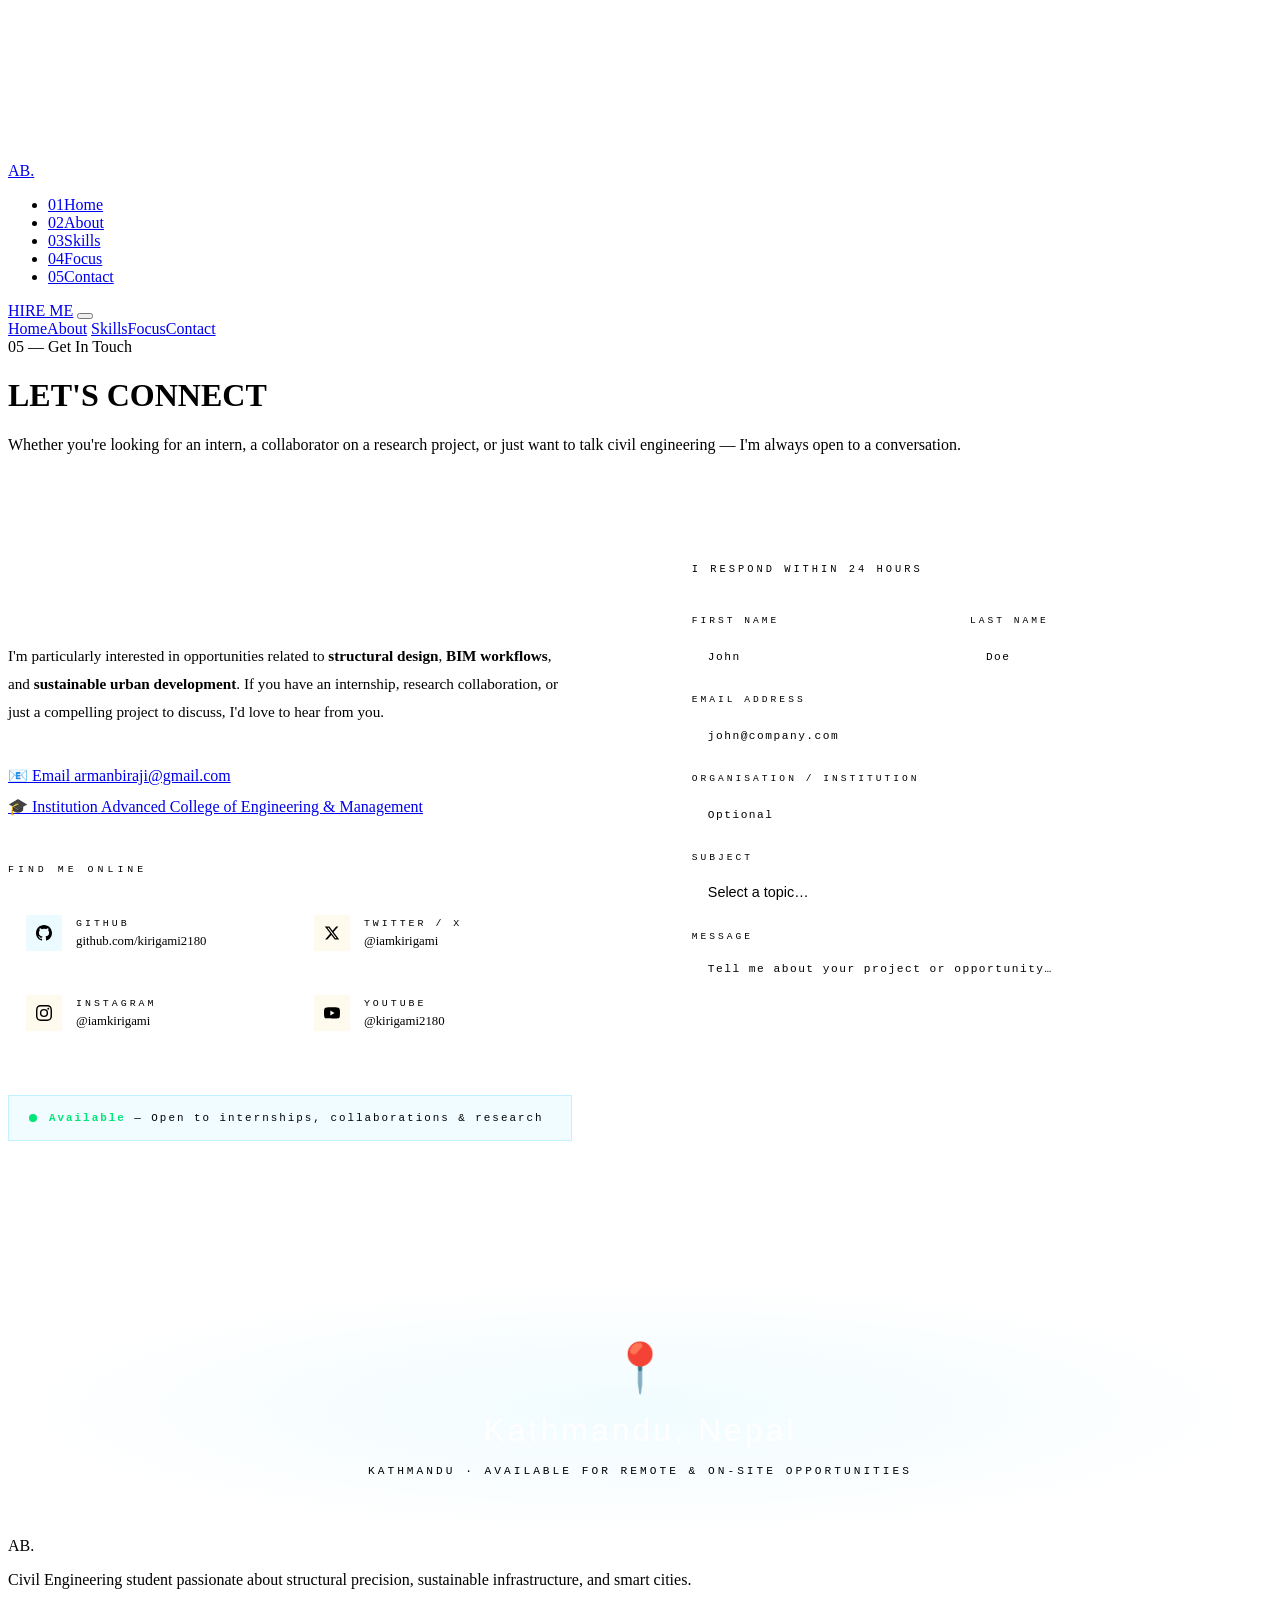
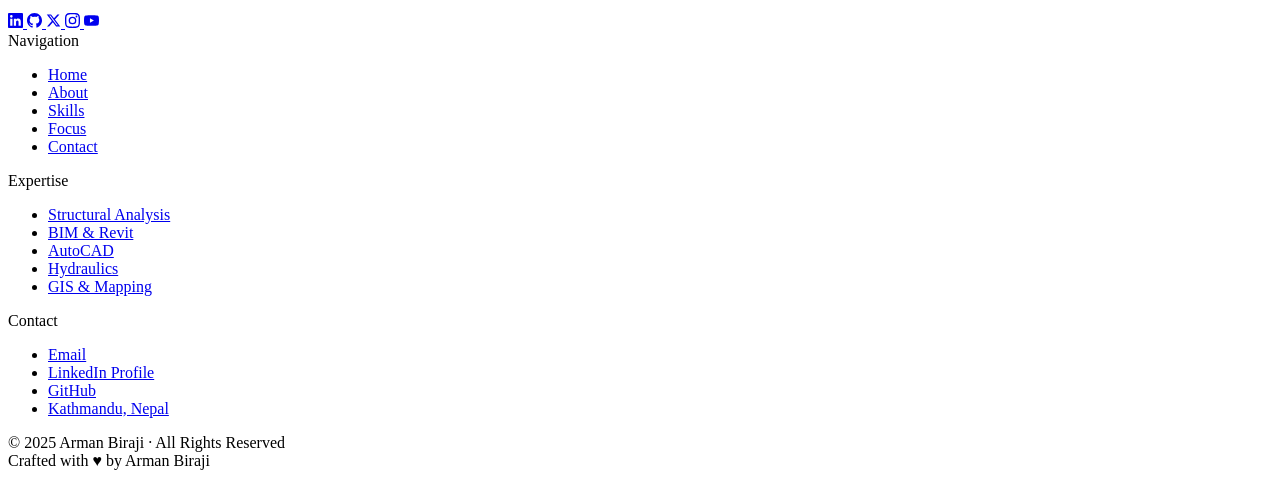
==== contact.html @ a087f827 "Add files via upload" ====
<!DOCTYPE html>
<html lang="en">
<head>
  <meta charset="UTF-8"/>
  <meta name="viewport" content="width=device-width, initial-scale=1.0"/>
  <title>Contact | Arman Biraji — Civil Engineer</title>
    <link rel="icon" type="image/png" sizes="16x16" href="image/favicon-16x16.png">
  <link rel="icon" type="image/png" sizes="32x32" href="image/favicon-32x32.png">
  <link rel="shortcut icon" href="image/favicon-32x32.png">
  <link rel="stylesheet" href="css/global.css"/>
  <style>
    /* CONTACT LAYOUT */
    .contact-grid {
      display: grid;
      grid-template-columns: 1fr 1.1fr;
      gap: 80px;
      align-items: start;
    }

    /* LEFT — Info */
    .contact-tagline {
      font-family: 'Bebas Neue', sans-serif;
      font-size: clamp(1.8rem, 3.5vw, 3rem);
      color: #fff;
      line-height: 1.1;
      margin-bottom: 1.5rem;
    }
    .contact-tagline em { color: var(--gold); font-style: normal; }
    .contact-intro { font-size: 0.95rem; color: var(--dim); line-height: 1.85; margin-bottom: 2.5rem; }
    .contact-intro strong { color: var(--blue); font-weight: 600; }

    .contact-links-list {
      display: flex;
      flex-direction: column;
      gap: 12px;
      margin-bottom: 3rem;
    }

    /* SOCIAL CARDS */
    .social-section-title {
      font-family: 'JetBrains Mono', monospace;
      font-size: 0.62rem;
      letter-spacing: 4px;
      text-transform: uppercase;
      color: var(--gold);
      margin-bottom: 1rem;
      padding-bottom: 8px;
      border-bottom: 1px solid var(--border-gold);
    }
    .social-cards {
      display: grid;
      grid-template-columns: 1fr 1fr;
      gap: 12px;
      margin-bottom: 3rem;
    }
    .social-card {
      display: flex;
      align-items: center;
      gap: 14px;
      padding: 16px 18px;
      background: var(--glass);
      border: 1px solid var(--border);
      text-decoration: none;
      color: var(--text);
      transition: all 0.35s var(--ease-out);
      cursor: none;
      position: relative;
      overflow: hidden;
    }
    .social-card::before {
      content: '';
      position: absolute;
      inset: 0;
      background: linear-gradient(135deg, rgba(0,200,255,0.07), transparent);
      opacity: 0;
      transition: opacity 0.3s;
    }
    .social-card:hover { border-color: var(--blue-dim); color: var(--blue); transform: translateY(-3px); box-shadow: 0 12px 30px rgba(0,0,0,0.3); }
    .social-card:hover::before { opacity: 1; }
    .social-card.gold:hover { border-color: var(--gold-dim); color: var(--gold); }
    .social-card.gold::before { background: linear-gradient(135deg, rgba(255,184,48,0.07), transparent); }
    .sc-icon {
      width: 36px; height: 36px;
      display: flex; align-items: center; justify-content: center;
      background: rgba(0,200,255,0.08);
      border: 1px solid var(--border);
      flex-shrink: 0;
      transition: background 0.3s;
    }
    .social-card:hover .sc-icon { background: rgba(0,200,255,0.15); }
    .social-card.gold .sc-icon { background: rgba(255,184,48,0.08); }
    .social-card.gold:hover .sc-icon { background: rgba(255,184,48,0.15); }
    .sc-icon svg { width: 16px; height: 16px; fill: currentColor; }
    .sc-info {}
    .sc-label {
      font-family: 'JetBrains Mono', monospace;
      font-size: 0.62rem;
      letter-spacing: 3px;
      text-transform: uppercase;
      display: block;
      margin-bottom: 2px;
    }
    .sc-handle { font-size: 0.8rem; color: var(--dim); }
    .social-card:hover .sc-handle { color: inherit; }
    .sc-arrow {
      margin-left: auto;
      font-size: 0.8rem;
      opacity: 0;
      transform: translateX(-6px);
      transition: all 0.3s;
    }
    .social-card:hover .sc-arrow { opacity: 1; transform: translateX(0); }

    /* AVAILABILITY BADGE */
    .avail-block {
      display: flex;
      align-items: center;
      gap: 12px;
      padding: 16px 20px;
      background: rgba(0,200,255,0.06);
      border: 1px solid rgba(0,200,255,0.2);
    }
    .avail-dot {
      width: 8px; height: 8px;
      background: #00e676;
      border-radius: 50%;
      animation: pulseDot 2s infinite;
      flex-shrink: 0;
    }
    .avail-text {
      font-family: 'JetBrains Mono', monospace;
      font-size: 0.68rem;
      letter-spacing: 2px;
      color: var(--text);
    }
    .avail-text span { color: #00e676; font-weight: 600; }

    /* RIGHT — FORM */
    .contact-form-wrap {
      background: var(--bg2);
      border: 1px solid var(--border);
      padding: 48px 40px;
      position: relative;
      overflow: hidden;
    }
    .contact-form-wrap::before {
      content: '';
      position: absolute;
      top: 0; left: 0; right: 0;
      height: 2px;
      background: linear-gradient(90deg, var(--blue), var(--gold));
    }
    .form-title {
      font-family: 'Bebas Neue', sans-serif;
      font-size: 2rem;
      color: #fff;
      letter-spacing: 2px;
      margin-bottom: 8px;
    }
    .form-subtitle {
      font-family: 'JetBrains Mono', monospace;
      font-size: 0.65rem;
      letter-spacing: 3px;
      color: var(--dim);
      text-transform: uppercase;
      margin-bottom: 2.5rem;
    }
    .form-row {
      display: grid;
      grid-template-columns: 1fr 1fr;
      gap: 16px;
    }
    .form-field { margin-bottom: 18px; }
    .form-field label {
      display: block;
      font-family: 'JetBrains Mono', monospace;
      font-size: 0.6rem;
      letter-spacing: 3px;
      text-transform: uppercase;
      color: var(--blue);
      margin-bottom: 8px;
    }
    .form-field input,
    .form-field textarea,
    .form-field select {
      width: 100%;
      background: rgba(255,255,255,0.03);
      border: 1px solid var(--border);
      color: var(--text);
      font-family: 'Syne', sans-serif;
      font-size: 0.9rem;
      padding: 13px 16px;
      outline: none;
      transition: border-color 0.3s, box-shadow 0.3s, background 0.3s;
      resize: none;
      cursor: none;
      -webkit-appearance: none;
    }
    .form-field select option { background: var(--bg2); }
    .form-field input:focus,
    .form-field textarea:focus,
    .form-field select:focus {
      border-color: rgba(0,200,255,0.55);
      box-shadow: 0 0 20px rgba(0,200,255,0.1);
      background: rgba(0,200,255,0.03);
    }
    .form-field input::placeholder,
    .form-field textarea::placeholder {
      color: var(--dim2);
      font-family: 'JetBrains Mono', monospace;
      font-size: 0.7rem;
      letter-spacing: 1.5px;
    }
    .form-submit {
      width: 100%;
      padding: 16px;
      background: linear-gradient(135deg, var(--blue) 0%, #006fa8 100%);
      color: #fff;
      font-family: 'JetBrains Mono', monospace;
      font-size: 0.75rem;
      letter-spacing: 3px;
      text-transform: uppercase;
      border: none;
      cursor: none;
      clip-path: polygon(10px 0%, 100% 0%, calc(100% - 10px) 100%, 0% 100%);
      transition: box-shadow 0.3s, transform 0.2s;
      position: relative;
      overflow: hidden;
      margin-top: 8px;
    }
    .form-submit::before {
      content: '';
      position: absolute;
      inset: 0;
      background: linear-gradient(135deg, rgba(255,255,255,0.2), transparent);
      transform: translateX(-100%);
      transition: transform 0.45s var(--ease-out);
    }
    .form-submit:hover { box-shadow: 0 0 44px rgba(0,200,255,0.5); transform: translateY(-2px); }
    .form-submit:hover::before { transform: translateX(100%); }
    .form-submit:disabled { opacity: 0.7; transform: none; cursor: not-allowed; }

    /* SUCCESS STATE */
    .form-success {
      display: none;
      text-align: center;
      padding: 40px 20px;
    }
    .form-success.show { display: block; }
    .fs-icon { font-size: 3rem; margin-bottom: 1rem; display: block; }
    .fs-title { font-family: 'Bebas Neue', sans-serif; font-size: 2rem; color: #fff; letter-spacing: 2px; margin-bottom: 8px; }
    .fs-text { font-size: 0.9rem; color: var(--dim); line-height: 1.7; }

    /* MAP PLACEHOLDER */
    .map-section { margin-top: 100px; }
    .map-block {
      background: var(--bg2);
      border: 1px solid var(--border);
      padding: 60px;
      display: flex;
      align-items: center;
      justify-content: center;
      flex-direction: column;
      gap: 16px;
      text-align: center;
      position: relative;
      overflow: hidden;
    }
    .map-block::before {
      content: '';
      position: absolute;
      inset: 0;
      background: radial-gradient(ellipse at center, rgba(0,200,255,0.06) 0%, transparent 70%);
    }
    .map-icon { font-size: 3rem; filter: drop-shadow(0 0 20px var(--blue)); position: relative; z-index: 1; }
    .map-label { font-family: 'Bebas Neue', sans-serif; font-size: 2rem; color: #fff; letter-spacing: 3px; position: relative; z-index: 1; }
    .map-sub { font-family: 'JetBrains Mono', monospace; font-size: 0.7rem; letter-spacing: 3px; color: var(--blue); text-transform: uppercase; position: relative; z-index: 1; }

    @media(max-width: 1000px) {
      .contact-grid { grid-template-columns: 1fr; gap: 50px; }
      .contact-form-wrap { padding: 36px 28px; }
    }
    @media(max-width: 600px) {
      .form-row { grid-template-columns: 1fr; }
      .social-cards { grid-template-columns: 1fr; }
    }
  </style>
</head>
<body>
  <div id="page-overlay"></div>
  <div id="cursor-dot"></div><div id="cursor-ring"></div>
  <div id="scroll-progress"></div>
  <div class="orb orb-1"></div><div class="orb orb-2"></div>
  <canvas id="bg-canvas"></canvas>

  <!-- NAV -->
  <nav class="site-nav">
    <a href="index.html" class="nav-logo">AB<span>.</span></a>
    <ul class="nav-links">
      <li><a href="index.html"><span class="nav-num">01</span>Home</a></li>
      <li><a href="about.html"><span class="nav-num">02</span>About</a></li>
      <li><a href="skills.html"><span class="nav-num">03</span>Skills</a></li>
      <li><a href="focus.html"><span class="nav-num">04</span>Focus</a></li>
      <li><a href="contact.html"><span class="nav-num">05</span>Contact</a></li>
    </ul>
    <a href="contact.html" class="nav-cta">HIRE ME</a>
    <button class="nav-hamburger" aria-label="Menu"><span></span><span></span><span></span></button>
  </nav>
  <div class="nav-mobile-drawer">
    <a href="index.html">Home</a><a href="about.html">About</a>
    <a href="skills.html">Skills</a><a href="focus.html">Focus</a><a href="contact.html">Contact</a>
  </div>

  <!-- PAGE HERO -->
  <div class="page-hero">
    <div>
      <div class="ph-eyebrow">05 — Get In Touch</div>
      <h1 class="ph-h1">
        <span class="outline">LET'S</span>
        <span class="gradient">CONNECT</span>
      </h1>
      <p class="ph-desc">Whether you're looking for an intern, a collaborator on a research project, or just want to talk civil engineering — I'm always open to a conversation.</p>
    </div>
  </div>

  <!-- CONTACT SECTION -->
  <section class="section-wrap dark">
    <div class="contact-grid">

      <!-- LEFT -->
      <div class="reveal-left">
        <div class="contact-tagline">LET'S BUILD SOMETHING <em>REMARKABLE</em> TOGETHER</div>
        <p class="contact-intro">
          I'm particularly interested in opportunities related to <strong>structural design</strong>, <strong>BIM workflows</strong>, and <strong>sustainable urban development</strong>. If you have an internship, research collaboration, or just a compelling project to discuss, I'd love to hear from you.
        </p>

        <!-- Contact links -->
        <div class="contact-links-list">
          <a href="mailto:armanbiraji@gmail.com" class="contact-link-item">
            <span class="cli-icon">📧</span>
            <span class="cli-label">Email</span>
            <span class="cli-val">armanbiraji@gmail.com</span>
         <!-- </a>
          <a href="tel:+919876543210" class="contact-link-item">
            <span class="cli-icon">📱</span>
            <span class="cli-label">Phone</span>
            <span class="cli-val">+977 9768448604</span>
          </a> 
          <a href="#" class="contact-link-item">
            <span class="cli-icon">📍</span>
            <span class="cli-label">Location</span>
            <span class="cli-val">Kathmandu , Nepal</span>
          </a> -->
          <a href="#" class="contact-link-item">
            <span class="cli-icon">🎓</span>
            <span class="cli-label">Institution</span>
            <span class="cli-val">Advanced College of Engineering & Management</span>
          </a>
        </div>

        <!-- SOCIAL MEDIA -->
        <div class="social-section-title">Find Me Online</div>
        <div class="social-cards">
          <!-- LinkedIn -->
          <!-- <a href="https://linkedin.com/in/alexcarter" target="_blank" rel="noopener" class="social-card">
            <div class="sc-icon">
              <svg viewBox="0 0 24 24"><path d="M20.447 20.452h-3.554v-5.569c0-1.328-.027-3.037-1.852-3.037-1.853 0-2.136 1.445-2.136 2.939v5.667H9.351V9h3.414v1.561h.046c.477-.9 1.637-1.85 3.37-1.85 3.601 0 4.267 2.37 4.267 5.455v6.286zM5.337 7.433a2.062 2.062 0 01-2.063-2.065 2.064 2.064 0 112.063 2.065zm1.782 13.019H3.555V9h3.564v11.452zM22.225 0H1.771C.792 0 0 .774 0 1.729v20.542C0 23.227.792 24 1.771 24h20.451C23.2 24 24 23.227 24 22.271V1.729C24 .774 23.2 0 22.222 0h.003z"/></svg>
            </div>
            <div class="sc-info">
              <span class="sc-label">LinkedIn</span>
              <span class="sc-handle">linkedin.com/in/</span>
            </div>
            <span class="sc-arrow">↗</span>
          </a> -->
          <!-- GitHub -->
          <a href="https://github.com/kirigami2180" target="_blank" rel="noopener" class="social-card">
            <div class="sc-icon">
              <svg viewBox="0 0 24 24"><path d="M12 0C5.374 0 0 5.373 0 12c0 5.302 3.438 9.8 8.207 11.387.599.111.793-.261.793-.577v-2.234c-3.338.726-4.033-1.416-4.033-1.416-.546-1.387-1.333-1.756-1.333-1.756-1.089-.745.083-.729.083-.729 1.205.084 1.839 1.237 1.839 1.237 1.07 1.834 2.807 1.304 3.492.997.107-.775.418-1.305.762-1.604-2.665-.305-5.467-1.334-5.467-5.931 0-1.311.469-2.381 1.236-3.221-.124-.303-.535-1.524.117-3.176 0 0 1.008-.322 3.301 1.23A11.509 11.509 0 0112 5.803c1.02.005 2.047.138 3.006.404 2.291-1.552 3.297-1.23 3.297-1.23.653 1.653.242 2.874.118 3.176.77.84 1.235 1.911 1.235 3.221 0 4.609-2.807 5.624-5.479 5.921.43.372.823 1.102.823 2.222v3.293c0 .319.192.694.801.576C20.566 21.797 24 17.3 24 12c0-6.627-5.373-12-12-12z"/></svg>
            </div>
            <div class="sc-info">
              <span class="sc-label">GitHub</span>
              <span class="sc-handle">github.com/kirigami2180</span>
            </div>
            <span class="sc-arrow">↗</span>
          </a>
          <!-- Twitter / X -->
          <a href="https://twitter.com/iamkirigami" target="_blank" rel="noopener" class="social-card gold">
            <div class="sc-icon">
              <svg viewBox="0 0 24 24"><path d="M18.244 2.25h3.308l-7.227 8.26 8.502 11.24H16.17l-5.214-6.817L4.99 21.75H1.68l7.73-8.835L1.254 2.25H8.08l4.713 6.231zm-1.161 17.52h1.833L7.084 4.126H5.117z"/></svg>
            </div>
            <div class="sc-info">
              <span class="sc-label">Twitter / X</span>
              <span class="sc-handle">@iamkirigami</span>
            </div>
            <span class="sc-arrow">↗</span>
          </a>
          <!-- Instagram -->
          <a href="https://instagram.com/iamkirigami" target="_blank" rel="noopener" class="social-card gold">
            <div class="sc-icon">
              <svg viewBox="0 0 24 24"><path d="M12 2.163c3.204 0 3.584.012 4.85.07 3.252.148 4.771 1.691 4.919 4.919.058 1.265.069 1.645.069 4.849 0 3.205-.012 3.584-.069 4.849-.149 3.225-1.664 4.771-4.919 4.919-1.266.058-1.644.07-4.85.07-3.204 0-3.584-.012-4.849-.07-3.26-.149-4.771-1.699-4.919-4.92-.058-1.265-.07-1.644-.07-4.849 0-3.204.013-3.583.07-4.849.149-3.227 1.664-4.771 4.919-4.919 1.266-.057 1.645-.069 4.849-.069zM12 0C8.741 0 8.333.014 7.053.072 2.695.272.273 2.69.073 7.052.014 8.333 0 8.741 0 12c0 3.259.014 3.668.072 4.948.2 4.358 2.618 6.78 6.98 6.98C8.333 23.986 8.741 24 12 24c3.259 0 3.668-.014 4.948-.072 4.354-.2 6.782-2.618 6.979-6.98.059-1.28.073-1.689.073-4.948 0-3.259-.014-3.667-.072-4.947-.196-4.354-2.617-6.78-6.979-6.98C15.668.014 15.259 0 12 0zm0 5.838a6.162 6.162 0 100 12.324 6.162 6.162 0 000-12.324zM12 16a4 4 0 110-8 4 4 0 010 8zm6.406-11.845a1.44 1.44 0 100 2.881 1.44 1.44 0 000-2.881z"/></svg>
            </div>
            <div class="sc-info">
              <span class="sc-label">Instagram</span>
              <span class="sc-handle">@iamkirigami</span>
            </div>
            <span class="sc-arrow">↗</span>
          </a>
          <!-- ResearchGate -->
         <!-- <a href="https://researchgate.net" target="_blank" rel="noopener" class="social-card">
            <div class="sc-icon">
              <svg viewBox="0 0 24 24" fill="currentColor"><path d="M19.586 0c-.818 0-1.508.19-2.073.565-.563.377-.97.936-1.213 1.68a12.01 12.01 0 00-.31 2.444c0 .816.061 1.492.181 2.035l.151.689.151.68-.22.65c-.275.898-.648 1.503-1.11 1.82-.462.316-1.03.477-1.706.484l-.046-.012v.022l-1.31-.046a7.835 7.835 0 01-.53-.027l.022 1.198c.195.018.385.024.573.024.774 0 1.457-.15 2.05-.45.59-.302 1.068-.747 1.436-1.33a6.3 6.3 0 00.754-2.086 13.9 13.9 0 00.186-2.258c0-.718-.061-1.356-.181-1.914l-.133-.595c-.09-.4-.135-.818-.135-1.248 0-.777.147-1.358.444-1.744.295-.388.715-.583 1.26-.583.594 0 1.048.198 1.36.592.31.397.468.958.468 1.683 0 .597-.111 1.13-.335 1.602a2.74 2.74 0 01-.965 1.128l.52.824c.51-.356.921-.845 1.236-1.463.313-.616.47-1.3.47-2.051 0-.99-.247-1.766-.74-2.327C21.26.284 20.52 0 19.586 0zM4.5 6.375c-1.957 0-3.5 1.63-3.5 3.625s1.543 3.625 3.5 3.625S8 11.995 8 10s-1.543-3.625-3.5-3.625zm0 1.25c1.24 0 2.25 1.066 2.25 2.375S5.74 12.375 4.5 12.375 2.25 11.309 2.25 10 3.26 7.625 4.5 7.625zM9.5 6.5v7h1.25V6.5H9.5zm2.625 0v7h1.25V9.75l2.875 3.75h1.25v-7h-1.25v3.75L13.375 6.5h-1.25z"/></svg>
            </div>
            <div class="sc-info">
              <span class="sc-label">ResearchGate</span>
              <span class="sc-handle">researchgate.net/alex</span>
            </div>
            <span class="sc-arrow">↗</span>
          </a> -->
          <!-- YouTube -->
          <a href="https://youtube.com/@kirigami2180" target="_blank" rel="noopener" class="social-card gold">
            <div class="sc-icon">
              <svg viewBox="0 0 24 24"><path d="M23.498 6.186a3.016 3.016 0 00-2.122-2.136C19.505 3.545 12 3.545 12 3.545s-7.505 0-9.377.505A3.017 3.017 0 00.502 6.186C0 8.07 0 12 0 12s0 3.93.502 5.814a3.016 3.016 0 002.122 2.136c1.871.505 9.376.505 9.376.505s7.505 0 9.377-.505a3.015 3.015 0 002.122-2.136C24 15.93 24 12 24 12s0-3.93-.502-5.814zM9.545 15.568V8.432L15.818 12l-6.273 3.568z"/></svg>
            </div>
            <div class="sc-info">
              <span class="sc-label">YouTube</span>
              <span class="sc-handle">@kirigami2180</span>
            </div>
            <span class="sc-arrow">↗</span>
          </a>
        </div>

        <!-- Availability -->
        <div class="avail-block">
          <div class="avail-dot"></div>
          <div class="avail-text"><span>Available</span> — Open to internships, collaborations &amp; research</div>
        </div>
      </div>

      <!-- RIGHT — FORM -->
      <div class="contact-form-wrap reveal-right">
        <div class="form-title">SEND A MESSAGE</div>
        <div class="form-subtitle">I respond within 24 hours</div>

        <form id="contact-form" novalidate>
          <div class="form-row">
            <div class="form-field">
              <label for="fname">First Name</label>
              <input type="text" id="fname" name="fname" placeholder="John" required/>
            </div>
            <div class="form-field">
              <label for="lname">Last Name</label>
              <input type="text" id="lname" name="lname" placeholder="Doe" required/>
            </div>
          </div>
          <div class="form-field">
            <label for="email">Email Address</label>
            <input type="email" id="email" name="email" placeholder="john@company.com" required/>
          </div>
          <div class="form-field">
            <label for="org">Organisation / Institution</label>
            <input type="text" id="org" name="org" placeholder="Optional"/>
          </div>
          <div class="form-field">
            <label for="subject">Subject</label>
            <select id="subject" name="subject" required>
              <option value="" disabled selected>Select a topic…</option>
              <option value="internship">Internship Opportunity</option>
              <option value="research">Research Collaboration</option>
              <option value="project">Project Discussion</option>
              <option value="academic">Academic Inquiry</option>
              <option value="other">Other</option>
            </select>
          </div>
          <div class="form-field">
            <label for="message">Message</label>
            <textarea id="message" name="message" rows="5" placeholder="Tell me about your project or opportunity…" required></textarea>
          </div>
          <button type="submit" class="form-submit">Send Message →</button>
        </form>

        <div class="form-success" id="form-success">
          <span class="fs-icon">✅</span>
          <div class="fs-title">MESSAGE SENT!</div>
          <p class="fs-text">Thanks for reaching out. I'll get back to you within 24 hours. Looking forward to connecting!</p>
        </div>
      </div>
    </div>

    <!-- MAP -->
    <div class="map-section reveal">
      <div class="map-block">
        <div class="map-icon">📍</div>
        <div class="map-label">Kathmandu, Nepal</div>
        <div class="map-sub">Kathmandu · Available for Remote &amp; On-Site Opportunities</div>
      </div>
    </div>
  </section>

  <!-- FOOTER -->
  <footer class="site-footer">
    <div class="footer-top">
      <div class="footer-brand">
        <div class="fb-logo">AB<span>.</span></div>
        <p>Civil Engineering student passionate about structural precision, sustainable infrastructure, and smart cities.</p>
                <div class="footer-social" style="margin-top:1.5rem">
          <a href="https://linkedin.com/in/alexcarter" target="_blank" rel="noopener" title="LinkedIn" aria-label="LinkedIn">
            <svg width="15" height="15" viewBox="0 0 24 24" fill="currentColor"><path d="M20.447 20.452h-3.554v-5.569c0-1.328-.027-3.037-1.852-3.037-1.853 0-2.136 1.445-2.136 2.939v5.667H9.351V9h3.414v1.561h.046c.477-.9 1.637-1.85 3.37-1.85 3.601 0 4.267 2.37 4.267 5.455v6.286zM5.337 7.433a2.062 2.062 0 01-2.063-2.065 2.064 2.064 0 112.063 2.065zm1.782 13.019H3.555V9h3.564v11.452zM22.225 0H1.771C.792 0 0 .774 0 1.729v20.542C0 23.227.792 24 1.771 24h20.451C23.2 24 24 23.227 24 22.271V1.729C24 .774 23.2 0 22.222 0h.003z"/></svg>
          </a>
          <a href="https://github.com/kirigami2180" target="_blank" rel="noopener" title="GitHub" aria-label="GitHub">
            <svg width="15" height="15" viewBox="0 0 24 24" fill="currentColor"><path d="M12 0C5.374 0 0 5.373 0 12c0 5.302 3.438 9.8 8.207 11.387.599.111.793-.261.793-.577v-2.234c-3.338.726-4.033-1.416-4.033-1.416-.546-1.387-1.333-1.756-1.333-1.756-1.089-.745.083-.729.083-.729 1.205.084 1.839 1.237 1.839 1.237 1.07 1.834 2.807 1.304 3.492.997.107-.775.418-1.305.762-1.604-2.665-.305-5.467-1.334-5.467-5.931 0-1.311.469-2.381 1.236-3.221-.124-.303-.535-1.524.117-3.176 0 0 1.008-.322 3.301 1.23A11.509 11.509 0 0112 5.803c1.02.005 2.047.138 3.006.404 2.291-1.552 3.297-1.23 3.297-1.23.653 1.653.242 2.874.118 3.176.77.84 1.235 1.911 1.235 3.221 0 4.609-2.807 5.624-5.479 5.921.43.372.823 1.102.823 2.222v3.293c0 .319.192.694.801.576C20.566 21.797 24 17.3 24 12c0-6.627-5.373-12-12-12z"/></svg>
          </a>
          <a href="https://twitter.com/iamkirigami" target="_blank" rel="noopener" title="Twitter / X" aria-label="Twitter">
            <svg width="15" height="15" viewBox="0 0 24 24" fill="currentColor"><path d="M18.244 2.25h3.308l-7.227 8.26 8.502 11.24H16.17l-5.214-6.817L4.99 21.75H1.68l7.73-8.835L1.254 2.25H8.08l4.713 6.231zm-1.161 17.52h1.833L7.084 4.126H5.117z"/></svg>
          </a>
          <a href="https://instagram.com/iamkirigami" target="_blank" rel="noopener" title="Instagram" aria-label="Instagram">
            <svg width="15" height="15" viewBox="0 0 24 24" fill="currentColor"><path d="M12 2.163c3.204 0 3.584.012 4.85.07 3.252.148 4.771 1.691 4.919 4.919.058 1.265.069 1.645.069 4.849 0 3.205-.012 3.584-.069 4.849-.149 3.225-1.664 4.771-4.919 4.919-1.266.058-1.644.07-4.85.07-3.204 0-3.584-.012-4.849-.07-3.26-.149-4.771-1.699-4.919-4.92-.058-1.265-.07-1.644-.07-4.849 0-3.204.013-3.583.07-4.849.149-3.227 1.664-4.771 4.919-4.919 1.266-.057 1.645-.069 4.849-.069zM12 0C8.741 0 8.333.014 7.053.072 2.695.272.273 2.69.073 7.052.014 8.333 0 8.741 0 12c0 3.259.014 3.668.072 4.948.2 4.358 2.618 6.78 6.98 6.98C8.333 23.986 8.741 24 12 24c3.259 0 3.668-.014 4.948-.072 4.354-.2 6.782-2.618 6.979-6.98.059-1.28.073-1.689.073-4.948 0-3.259-.014-3.667-.072-4.947-.196-4.354-2.617-6.78-6.979-6.98C15.668.014 15.259 0 12 0zm0 5.838a6.162 6.162 0 100 12.324 6.162 6.162 0 000-12.324zM12 16a4 4 0 110-8 4 4 0 010 8zm6.406-11.845a1.44 1.44 0 100 2.881 1.44 1.44 0 000-2.881z"/></svg>
          </a>
          <a href="https://youtube.com/@kirigami2180" target="_blank" rel="noopener" title="YouTube" aria-label="YouTube">
            <svg width="15" height="15" viewBox="0 0 24 24" fill="currentColor"><path d="M23.498 6.186a3.016 3.016 0 00-2.122-2.136C19.505 3.545 12 3.545 12 3.545s-7.505 0-9.377.505A3.017 3.017 0 00.502 6.186C0 8.07 0 12 0 12s0 3.93.502 5.814a3.016 3.016 0 002.122 2.136c1.871.505 9.376.505 9.376.505s7.505 0 9.377-.505a3.015 3.015 0 002.122-2.136C24 15.93 24 12 24 12s0-3.93-.502-5.814zM9.545 15.568V8.432L15.818 12l-6.273 3.568z"/></svg>
          </a>
        </div>
      </div>
      <div class="footer-col"><div class="footer-col-title">Navigation</div><ul><li><a href="index.html">Home</a></li><li><a href="about.html">About</a></li><li><a href="skills.html">Skills</a></li><li><a href="focus.html">Focus</a></li><li><a href="contact.html">Contact</a></li></ul></div>
            <div class="footer-col">
        <div class="footer-col-title">Expertise</div>
        <ul>
          <li><a href="skills.html#structural">Structural Analysis</a></li>
          <li><a href="skills.html#bim">BIM &amp; Revit</a></li>
          <li><a href="skills.html#autocad">AutoCAD</a></li>
          <li><a href="skills.html#hydraulics">Hydraulics</a></li>
          <li><a href="skills.html#gis">GIS &amp; Mapping</a></li>
        </ul>
      </div>
            <div class="footer-col">
        <div class="footer-col-title">Contact</div>
        <ul>
          <li><a href="mailto:armanbiraji@gmail.com">Email</a></li>
          <li><a href="https://linkedin.com/in/alexcarter" target="_blank">LinkedIn Profile</a></li>
          <li><a href="https://github.com/kirigami2180" target="_blank">GitHub</a></li>
          <li><a href="contact.html">Kathmandu, Nepal</a></li>
        </ul>
      </div>
    </div>
    <div class="footer-bottom">
      <div class="footer-copy">© 2025 Arman Biraji · All Rights Reserved</div>
      <div class="footer-made">Crafted with <span>♥</span> by Arman Biraji</div>
    </div>
  </footer>

  <script src="js/main.js"></script>
  <script>
    // Form submit handler
    document.getElementById('contact-form').addEventListener('submit', function(e) {
      e.preventDefault();
      const btn = this.querySelector('.form-submit');
      btn.textContent = 'Sending…';
      btn.disabled = true;
      setTimeout(() => {
        this.style.display = 'none';
        document.getElementById('form-success').classList.add('show');
      }, 1600);
    });
  </script>
</body>
</html>
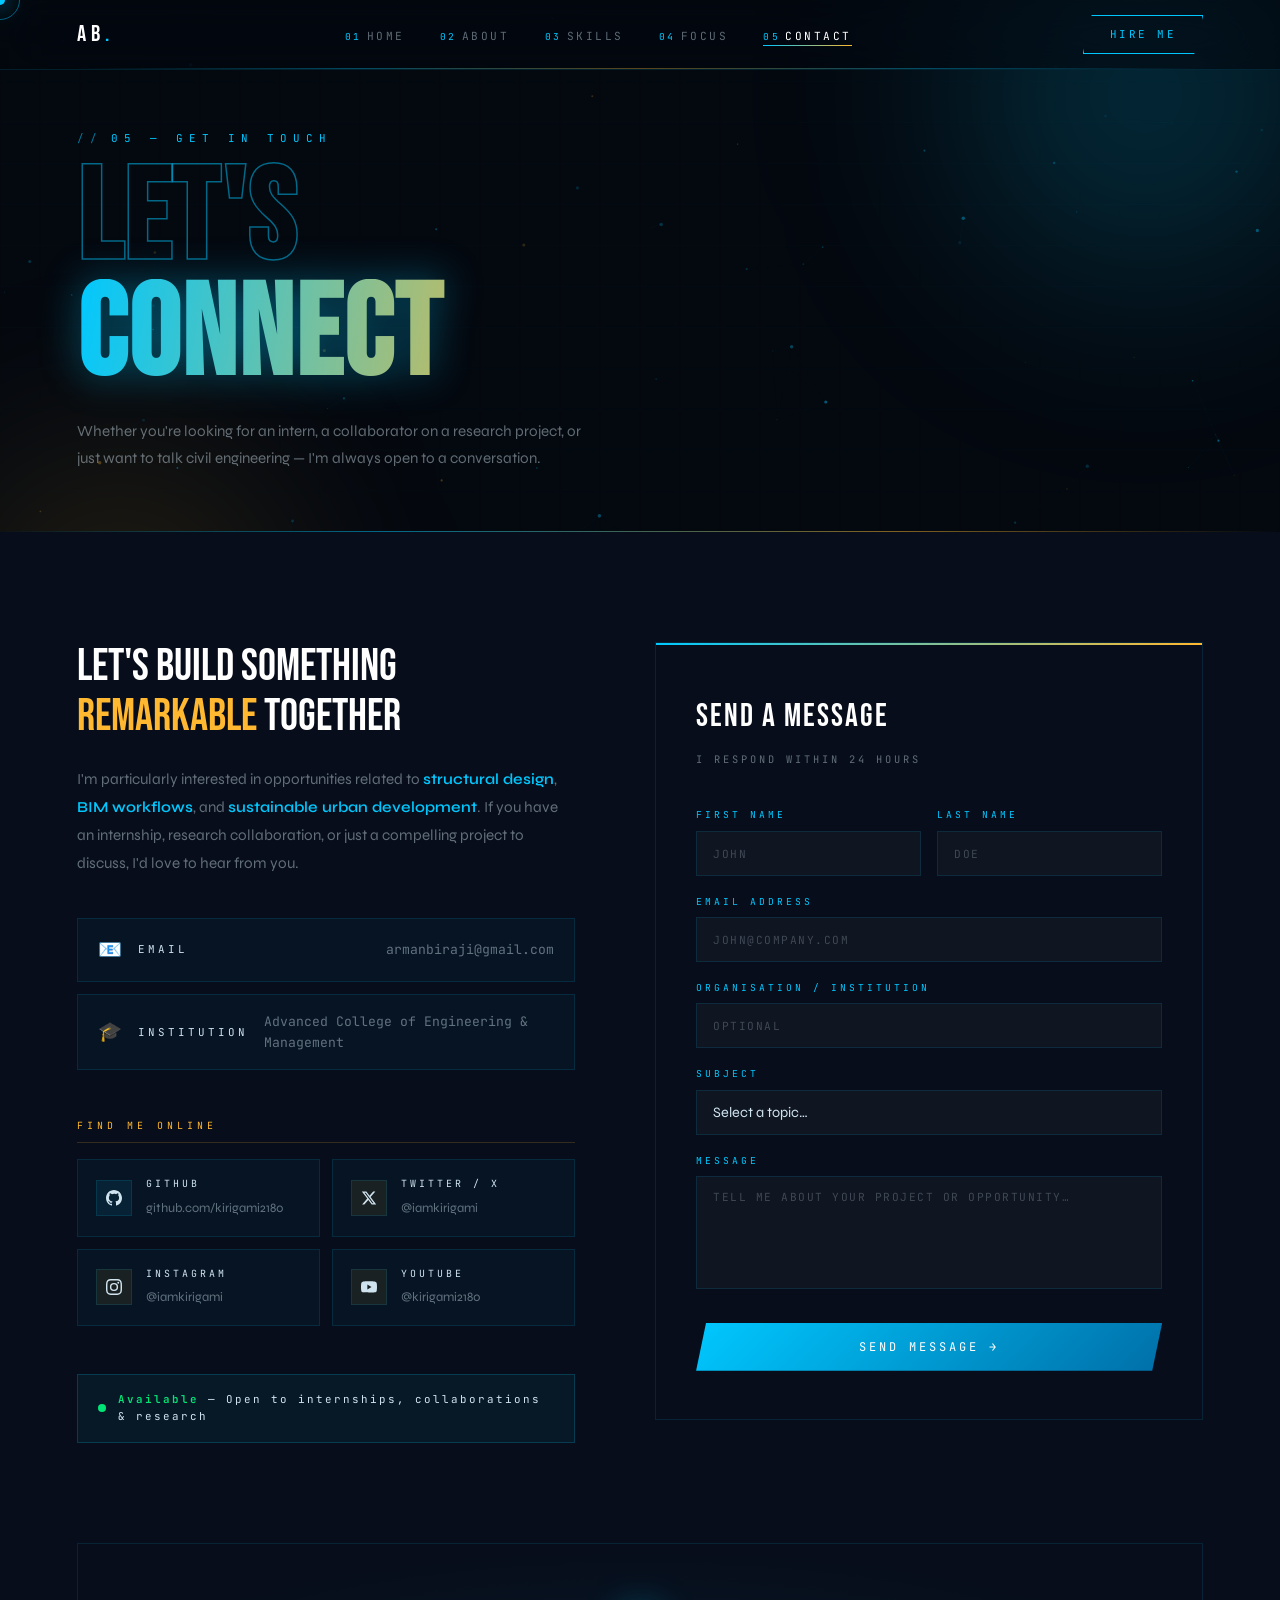
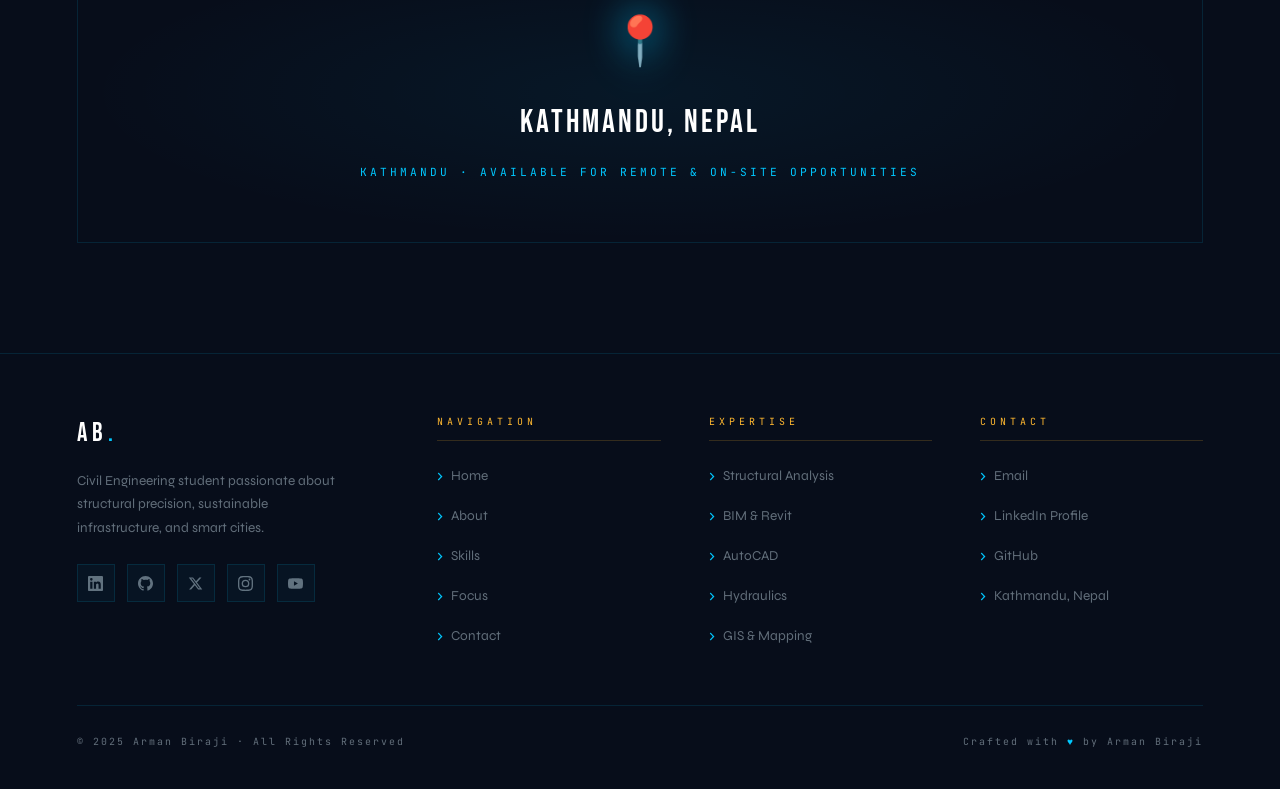
==== commit b6d74cd1: "Add files via upload" ====
--- a/contact.html
+++ b/contact.html
@@ -549,16 +549,47 @@
 
   <script src="js/main.js"></script>
   <script>
-    // Form submit handler
-    document.getElementById('contact-form').addEventListener('submit', function(e) {
+    // Form submit handler — Web3Forms (no backend required)
+    document.getElementById('contact-form').addEventListener('submit', async function(e) {
       e.preventDefault();
+
       const btn = this.querySelector('.form-submit');
       btn.textContent = 'Sending…';
       btn.disabled = true;
-      setTimeout(() => {
-        this.style.display = 'none';
-        document.getElementById('form-success').classList.add('show');
-      }, 1600);
+
+      const formData = {
+        access_key: '6895d1f8-dc0f-41fe-aafe-5a86d17fdd8b', // ← replace with your Web3Forms key
+        name: (document.getElementById('fname').value + ' ' + document.getElementById('lname').value).trim(),
+        email: document.getElementById('email').value,
+        subject: document.getElementById('subject').value,
+        message:
+          'Organisation: ' + (document.getElementById('org').value || 'N/A') + '\n\n' +
+          document.getElementById('message').value,
+        from_name: 'Arman Biraji — Contact Form',
+        botcheck: ''
+      };
+
+      try {
+        const res = await fetch('https://api.web3forms.com/submit', {
+          method: 'POST',
+          headers: { 'Content-Type': 'application/json', 'Accept': 'application/json' },
+          body: JSON.stringify(formData)
+        });
+        const data = await res.json();
+
+        if (data.success) {
+          this.style.display = 'none';
+          document.getElementById('form-success').classList.add('show');
+        } else {
+          btn.textContent = 'Failed — Try Again';
+          btn.disabled = false;
+          alert('Something went wrong: ' + (data.message || 'Please try again.'));
+        }
+      } catch (err) {
+        btn.textContent = 'Failed — Try Again';
+        btn.disabled = false;
+        alert('Network error. Please check your connection and try again.');
+      }
     });
   </script>
 </body>
--- a/css/global.css
+++ b/css/global.css
@@ -0,0 +1,1120 @@
+/* ============================================================
+   GLOBAL.CSS — Shared styles for all pages
+   Civil Engineering Portfolio · Alex Carter
+   ============================================================ */
+
+/* ── GOOGLE FONTS ── */
+@import url('https://fonts.googleapis.com/css2?family=Bebas+Neue&family=Syne:wght@400;500;600;700;800&family=JetBrains+Mono:wght@300;400;500;600&display=swap');
+
+/* ── CSS VARIABLES ── */
+:root {
+  --blue:        #00c8ff;
+  --blue-dim:    rgba(0, 200, 255, 0.4);
+  --blue-faint:  rgba(0, 200, 255, 0.08);
+  --gold:        #ffb830;
+  --gold-dim:    rgba(255, 184, 48, 0.4);
+  --gold-faint:  rgba(255, 184, 48, 0.06);
+  --red:         #ff3d5a;
+  --bg:          #04080f;
+  --bg2:         #070d1a;
+  --bg3:         #0b1221;
+  --glass:       rgba(0, 200, 255, 0.04);
+  --border:      rgba(0, 200, 255, 0.12);
+  --border-gold: rgba(255, 184, 48, 0.18);
+  --text:        #d0e4f0;
+  --dim:         rgba(208, 228, 240, 0.45);
+  --dim2:        rgba(208, 228, 240, 0.25);
+  --nav-h:       70px;
+  --ease-out:    cubic-bezier(0.16, 1, 0.3, 1);
+  --ease-in-out: cubic-bezier(0.77, 0, 0.175, 1);
+}
+
+/* ── RESET ── */
+*, *::before, *::after {
+  margin: 0;
+  padding: 0;
+  box-sizing: border-box;
+}
+
+html {
+  scroll-behavior: smooth;
+  font-size: 16px;
+}
+
+body {
+  background: var(--bg);
+  color: var(--text);
+  font-family: 'Syne', sans-serif;
+  font-weight: 400;
+  overflow-x: hidden;
+  cursor: none;
+  line-height: 1.6;
+}
+
+img, svg { display: block; max-width: 100%; }
+a { text-decoration: none; color: inherit; }
+button { font-family: inherit; }
+ul { list-style: none; }
+
+/* ── CUSTOM CURSOR ── */
+#cursor-dot {
+  position: fixed;
+  width: 10px;
+  height: 10px;
+  background: var(--blue);
+  border-radius: 50%;
+  pointer-events: none;
+  z-index: 9990;
+  transform: translate(-50%, -50%);
+  box-shadow: 0 0 20px var(--blue), 0 0 40px var(--blue-dim);
+  transition: width 0.2s var(--ease-out), height 0.2s var(--ease-out),
+              background 0.2s, transform 0.1s;
+  mix-blend-mode: screen;
+}
+#cursor-ring {
+  position: fixed;
+  width: 40px;
+  height: 40px;
+  border: 1px solid rgba(0, 200, 255, 0.45);
+  border-radius: 50%;
+  pointer-events: none;
+  z-index: 9989;
+  transform: translate(-50%, -50%);
+  transition: width 0.25s var(--ease-out), height 0.25s var(--ease-out),
+              border-color 0.25s, transform 0.15s ease-out;
+}
+body.cursor-hover #cursor-dot  { width: 5px; height: 5px; }
+body.cursor-hover #cursor-ring {
+  width: 58px; height: 58px;
+  border-color: var(--gold-dim);
+}
+
+/* ── PAGE TRANSITION OVERLAY ── */
+#page-overlay {
+  position: fixed;
+  inset: 0;
+  background: var(--bg);
+  z-index: 9999;
+  pointer-events: none;
+  transform: scaleX(1);
+  transform-origin: left center;
+  transition: transform 0.62s var(--ease-in-out);
+}
+#page-overlay.out {
+  transform: scaleX(0);
+  transform-origin: right center;
+}
+#page-overlay.in {
+  transform: scaleX(1);
+  transform-origin: left center;
+}
+
+/* ── BACKGROUND CANVAS ── */
+#bg-canvas {
+  position: fixed;
+  inset: 0;
+  z-index: 0;
+  pointer-events: none;
+  opacity: 1;
+}
+
+/* ── SCROLL PROGRESS ── */
+#scroll-progress {
+  position: fixed;
+  top: var(--nav-h);
+  left: 0;
+  height: 2px;
+  width: 0%;
+  background: linear-gradient(90deg, var(--blue), var(--gold));
+  z-index: 101;
+  box-shadow: 0 0 10px var(--blue-dim);
+  transition: width 0.1s linear;
+}
+
+/* ============================================================
+   NAVIGATION
+   ============================================================ */
+.site-nav {
+  position: fixed;
+  top: 0; left: 0; right: 0;
+  z-index: 100;
+  height: var(--nav-h);
+  display: flex;
+  align-items: center;
+  justify-content: space-between;
+  padding: 0 6%;
+  background: rgba(4, 8, 15, 0.65);
+  backdrop-filter: blur(28px) saturate(160%);
+  -webkit-backdrop-filter: blur(28px) saturate(160%);
+  border-bottom: 1px solid var(--border);
+  transition: background 0.4s;
+}
+.site-nav.scrolled {
+  background: rgba(4, 8, 15, 0.92);
+}
+.site-nav::after {
+  content: '';
+  position: absolute;
+  bottom: 0; left: 6%; right: 6%;
+  height: 1px;
+  background: linear-gradient(90deg, transparent, var(--blue), var(--gold), var(--blue), transparent);
+  opacity: 0.35;
+}
+
+/* Logo */
+.nav-logo {
+  font-family: 'Bebas Neue', sans-serif;
+  font-size: 1.45rem;
+  letter-spacing: 5px;
+  color: #fff;
+  cursor: none;
+  position: relative;
+  transition: opacity 0.3s;
+}
+.nav-logo span    { color: var(--blue); }
+.nav-logo em      { color: var(--gold); font-style: normal; }
+.nav-logo:hover   { opacity: 0.85; }
+
+/* Links */
+.nav-links {
+  display: flex;
+  gap: 2.2rem;
+  align-items: center;
+}
+.nav-links a {
+  font-family: 'JetBrains Mono', monospace;
+  font-size: 0.7rem;
+  letter-spacing: 2.5px;
+  text-transform: uppercase;
+  color: var(--dim);
+  cursor: none;
+  position: relative;
+  padding-bottom: 3px;
+  transition: color 0.3s;
+}
+.nav-links a .nav-num {
+  color: var(--blue);
+  margin-right: 5px;
+  font-size: 0.6rem;
+}
+.nav-links a::after {
+  content: '';
+  position: absolute;
+  bottom: 0; left: 0;
+  width: 0; height: 1px;
+  background: linear-gradient(90deg, var(--blue), var(--gold));
+  transition: width 0.35s var(--ease-out);
+}
+.nav-links a:hover,
+.nav-links a.active { color: #fff; }
+.nav-links a:hover::after,
+.nav-links a.active::after { width: 100%; }
+
+/* CTA button */
+.nav-cta {
+  font-family: 'JetBrains Mono', monospace;
+  font-size: 0.68rem;
+  letter-spacing: 2.5px;
+  text-transform: uppercase;
+  padding: 10px 26px;
+  border: 1px solid var(--blue);
+  color: var(--blue);
+  background: transparent;
+  cursor: none;
+  clip-path: polygon(9px 0%, 100% 0%, calc(100% - 9px) 100%, 0% 100%);
+  transition: background 0.3s, box-shadow 0.3s, color 0.3s;
+  position: relative;
+  overflow: hidden;
+}
+.nav-cta::before {
+  content: '';
+  position: absolute;
+  inset: 0;
+  background: var(--blue);
+  transform: scaleX(0);
+  transform-origin: left;
+  transition: transform 0.35s var(--ease-out);
+  z-index: -1;
+}
+.nav-cta:hover { color: #000; box-shadow: 0 0 28px var(--blue-dim); }
+.nav-cta:hover::before { transform: scaleX(1); }
+
+/* Mobile hamburger */
+/* 1. The Container (The Background Box) */
+.nav-hamburger {
+  display: none; /* Hidden on desktop */
+  flex-direction: column;
+  gap: 5px;
+  cursor: none;
+
+  background: transparent;     /* Semi-transparent blue background */
+  border: none; /* Soft blue border */
+  padding: 10px;                     /* Space around the lines */
+  border-radius: 4px;                /* Slightly rounded corners */
+  transition: all 0.3s var(--ease-out); /* Smooth hover */
+}
+
+.nav-hamburger span {
+  width: 24px; 
+  height: 2px;
+  background: var(--blue); /* Set lines to solid blue */
+  transition: all 0.3s;
+  display: block;
+}
+
+.nav-hamburger:hover {
+	transform: scale(1.1);
+}
+.nav-hamburger.open span:nth-child(1) { transform: translateY(6.5px) rotate(45deg); }
+.nav-hamburger.open span:nth-child(2) { opacity: 0; }
+.nav-hamburger.open span:nth-child(3) { transform: translateY(-6.5px) rotate(-45deg); }
+
+/* Mobile nav drawer */
+.nav-mobile-drawer {
+  display: none;
+  position: fixed;
+  top: var(--nav-h); left: 0; right: 0;
+  background: rgba(4, 8, 15, 0.97);
+  backdrop-filter: blur(20px);
+  border-bottom: 1px solid var(--border);
+  z-index: 99;
+  padding: 2rem 6%;
+  flex-direction: column;
+  gap: 1.5rem;
+  transform: translateY(-110%);
+  transition: transform 0.4s var(--ease-out);
+}
+.nav-mobile-drawer.open { transform: translateY(0); }
+.nav-mobile-drawer a {
+  font-family: 'JetBrains Mono', monospace;
+  font-size: 0.85rem;
+  letter-spacing: 3px;
+  text-transform: uppercase;
+  color: var(--dim);
+  cursor: none;
+  transition: color 0.3s;
+}
+.nav-mobile-drawer a:hover,
+.nav-mobile-drawer a.active { color: var(--blue); }
+
+/* ============================================================
+   PAGE HERO — Shared across all inner pages
+   ============================================================ */
+.page-hero {
+  min-height: 52vh;
+  display: flex;
+  align-items: flex-end;
+  padding: calc(var(--nav-h) + 60px) 6% 60px;
+  position: relative;
+  z-index: 1;
+  overflow: hidden;
+}
+.page-hero::before {
+  content: '';
+  position: absolute;
+  bottom: 0; left: 0; right: 0;
+  height: 1px;
+  background: linear-gradient(90deg, transparent 0%, var(--blue) 30%, var(--gold) 70%, transparent 100%);
+  opacity: 0.5;
+}
+.ph-eyebrow {
+  font-family: 'JetBrains Mono', monospace;
+  font-size: 0.68rem;
+  letter-spacing: 6px;
+  color: var(--blue);
+  text-transform: uppercase;
+  margin-bottom: 1rem;
+  opacity: 0;
+  animation: slideUpFade 0.6s 0.35s var(--ease-out) forwards;
+}
+.ph-eyebrow::before {
+  content: '//';
+  margin-right: 8px;
+  opacity: 0.6;
+}
+.ph-h1 {
+  font-family: 'Bebas Neue', sans-serif;
+  font-size: clamp(4.5rem, 10vw, 9rem);
+  line-height: 0.9;
+  letter-spacing: 2px;
+  color: #fff;
+  opacity: 0;
+  animation: slideUpFade 0.8s 0.5s var(--ease-out) forwards;
+}
+.ph-h1 .outline {
+  display: block;
+  -webkit-text-stroke: 1.5px rgba(0, 200, 255, 0.5);
+  color: transparent;
+}
+.ph-h1 .gradient {
+  display: block;
+  background: linear-gradient(100deg, var(--blue) 0%, var(--gold) 100%);
+  -webkit-background-clip: text;
+  -webkit-text-fill-color: transparent;
+  background-clip: text;
+  filter: drop-shadow(0 0 20px rgba(0, 200, 255, 0.4));
+}
+.ph-desc {
+  font-size: 0.95rem;
+  color: var(--dim);
+  max-width: 520px;
+  line-height: 1.8;
+  margin-top: 1.5rem;
+  opacity: 0;
+  animation: slideUpFade 0.8s 0.7s var(--ease-out) forwards;
+}
+
+/* ============================================================
+   SECTION UTILITIES
+   ============================================================ */
+.section-wrap {
+  padding: 110px 6%;
+  position: relative;
+  z-index: 1;
+}
+.section-wrap.dark  { background: var(--bg2); }
+.section-wrap.dark2 { background: var(--bg3); }
+
+.section-head { margin-bottom: 64px; }
+.section-eyebrow {
+  font-family: 'JetBrains Mono', monospace;
+  font-size: 0.68rem;
+  letter-spacing: 5px;
+  text-transform: uppercase;
+  color: var(--blue);
+  margin-bottom: 0.75rem;
+  display: flex;
+  align-items: center;
+  gap: 10px;
+}
+.section-eyebrow::before { content: '//'; opacity: 0.6; }
+.section-title {
+  font-family: 'Bebas Neue', sans-serif;
+  font-size: clamp(2.4rem, 5vw, 4rem);
+  color: #fff;
+  letter-spacing: 2px;
+  line-height: 1;
+}
+.section-title em {
+  color: var(--gold);
+  font-style: normal;
+}
+.section-title .blue { color: var(--blue); }
+.section-rule {
+  width: 80px;
+  height: 2px;
+  background: linear-gradient(90deg, var(--blue), var(--gold));
+  margin-top: 1.2rem;
+  box-shadow: 0 0 12px var(--blue-dim);
+  position: relative;
+}
+.section-rule::after {
+  content: '';
+  position: absolute;
+  inset: 0;
+  background: inherit;
+  filter: blur(5px);
+}
+
+/* ── MARQUEE BAND ── */
+.marquee-band {
+  position: relative;
+  z-index: 1;
+  overflow: hidden;
+  border-top: 1px solid var(--border);
+  border-bottom: 1px solid var(--border);
+  background: rgba(0, 200, 255, 0.02);
+  padding: 0;
+}
+.marquee-inner {
+  display: flex;
+  white-space: nowrap;
+  animation: marqueeScroll 28s linear infinite;
+}
+.marquee-item {
+  font-family: 'Bebas Neue', sans-serif;
+  font-size: 0.95rem;
+  letter-spacing: 4px;
+  padding: 13px 44px;
+  color: var(--dim);
+  border-right: 1px solid var(--border);
+  flex-shrink: 0;
+}
+.marquee-item .dot { color: var(--blue); margin-right: 10px; }
+
+/* ============================================================
+   BUTTONS
+   ============================================================ */
+.btn {
+  display: inline-flex;
+  align-items: center;
+  gap: 8px;
+  font-family: 'JetBrains Mono', monospace;
+  font-size: 0.74rem;
+  letter-spacing: 2.5px;
+  text-transform: uppercase;
+  cursor: none;
+  transition: all 0.35s var(--ease-out);
+  position: relative;
+  overflow: hidden;
+}
+.btn-primary {
+  padding: 15px 42px;
+  background: linear-gradient(135deg, var(--blue) 0%, #0080cc 100%);
+  color: #fff;
+  clip-path: polygon(10px 0%, 100% 0%, calc(100% - 10px) 100%, 0% 100%);
+}
+.btn-primary::before {
+  content: '';
+  position: absolute;
+  inset: 0;
+  background: linear-gradient(135deg, rgba(255,255,255,0.25), transparent);
+  transform: translateX(-100%);
+  transition: transform 0.45s var(--ease-out);
+}
+.btn-primary:hover { box-shadow: 0 0 44px rgba(0, 200, 255, 0.55); }
+.btn-primary:hover::before { transform: translateX(100%); }
+
+.btn-outline {
+  padding: 14px 40px;
+  background: transparent;
+  color: var(--gold);
+  border: 1px solid var(--gold-dim);
+  clip-path: polygon(10px 0%, 100% 0%, calc(100% - 10px) 100%, 0% 100%);
+}
+.btn-outline:hover {
+  background: var(--gold-faint);
+  border-color: var(--gold);
+  box-shadow: 0 0 32px var(--gold-dim);
+  color: var(--gold);
+}
+
+.btn-ghost {
+  padding: 14px 40px;
+  background: transparent;
+  color: var(--blue);
+  border: 1px solid var(--border);
+  clip-path: polygon(10px 0%, 100% 0%, calc(100% - 10px) 100%, 0% 100%);
+}
+.btn-ghost:hover {
+  background: var(--blue-faint);
+  border-color: var(--blue);
+  box-shadow: 0 0 28px var(--blue-dim);
+}
+
+/* ============================================================
+   CARDS — Shared card styles
+   ============================================================ */
+.card {
+  background: var(--glass);
+  border: 1px solid var(--border);
+  position: relative;
+  overflow: hidden;
+  transition: all 0.4s var(--ease-out);
+}
+.card:hover {
+  background: rgba(0, 200, 255, 0.06);
+  border-color: rgba(0, 200, 255, 0.32);
+  transform: translateY(-5px);
+  box-shadow: 0 20px 60px rgba(0, 0, 0, 0.4), 0 0 32px rgba(0, 200, 255, 0.1);
+}
+.card::before {
+  content: '';
+  position: absolute;
+  top: 0; left: 0; right: 0;
+  height: 2px;
+  background: linear-gradient(90deg, var(--blue), var(--gold));
+  transform: scaleX(0);
+  transform-origin: left;
+  transition: transform 0.45s var(--ease-out);
+}
+.card:hover::before { transform: scaleX(1); }
+
+.card-glow {
+  position: absolute;
+  inset: 0;
+  background: radial-gradient(circle at 0% 0%, rgba(0,200,255,0.07), transparent 55%);
+  opacity: 0;
+  transition: opacity 0.4s;
+  pointer-events: none;
+}
+.card:hover .card-glow { opacity: 1; }
+
+/* ── DATA TAG ── */
+.data-tag {
+  background: rgba(4, 8, 15, 0.85);
+  border: 1px solid var(--border);
+  backdrop-filter: blur(12px);
+  padding: 18px 22px;
+  position: relative;
+}
+.data-tag::before {
+  content: '';
+  position: absolute;
+  top: 0; left: 0;
+  width: 3px; height: 100%;
+  background: linear-gradient(180deg, var(--blue), var(--gold));
+}
+.dt-label {
+  font-family: 'JetBrains Mono', monospace;
+  font-size: 0.58rem;
+  letter-spacing: 4px;
+  color: var(--blue);
+  text-transform: uppercase;
+  margin-bottom: 4px;
+}
+.dt-value {
+  font-family: 'Bebas Neue', sans-serif;
+  font-size: 2.2rem;
+  color: #fff;
+  line-height: 1;
+}
+.dt-unit {
+  font-family: 'JetBrains Mono', monospace;
+  font-size: 0.58rem;
+  color: var(--dim);
+  letter-spacing: 2px;
+  margin-top: 2px;
+}
+
+/* ── BADGE / PILL ── */
+.badge {
+  display: inline-block;
+  font-family: 'JetBrains Mono', monospace;
+  font-size: 0.62rem;
+  letter-spacing: 2px;
+  text-transform: uppercase;
+  padding: 6px 16px;
+  border: 1px solid var(--border);
+  color: var(--dim);
+  background: var(--glass);
+  transition: all 0.3s;
+  cursor: default;
+  position: relative;
+  overflow: hidden;
+}
+.badge::before {
+  content: '';
+  position: absolute;
+  inset: 0;
+  background: linear-gradient(135deg, rgba(0,200,255,0.12), transparent);
+  transform: translateX(-100%);
+  transition: transform 0.4s var(--ease-out);
+}
+.badge:hover { color: var(--blue); border-color: rgba(0,200,255,0.38); }
+.badge:hover::before { transform: translateX(0); }
+
+.pill {
+  display: inline-block;
+  font-family: 'JetBrains Mono', monospace;
+  font-size: 0.6rem;
+  letter-spacing: 1px;
+  text-transform: uppercase;
+  padding: 4px 13px;
+  background: rgba(0, 200, 255, 0.08);
+  border: 1px solid rgba(0, 200, 255, 0.2);
+  color: var(--blue);
+}
+.pill.gold {
+  background: rgba(255, 184, 48, 0.08);
+  border-color: rgba(255, 184, 48, 0.2);
+  color: var(--gold);
+}
+
+/* ============================================================
+   SCROLL REVEAL
+   ============================================================ */
+.reveal {
+  opacity: 0;
+  transform: translateY(48px);
+  transition: opacity 0.85s var(--ease-out), transform 0.85s var(--ease-out);
+}
+.reveal.visible {
+  opacity: 1;
+  transform: translateY(0);
+}
+.reveal-left {
+  opacity: 0;
+  transform: translateX(-48px);
+  transition: opacity 0.85s var(--ease-out), transform 0.85s var(--ease-out);
+}
+.reveal-left.visible {
+  opacity: 1;
+  transform: translateX(0);
+}
+.reveal-right {
+  opacity: 0;
+  transform: translateX(48px);
+  transition: opacity 0.85s var(--ease-out), transform 0.85s var(--ease-out);
+}
+.reveal-right.visible {
+  opacity: 1;
+  transform: translateX(0);
+}
+/* stagger delays */
+.d1 { transition-delay: 0.05s; }
+.d2 { transition-delay: 0.12s; }
+.d3 { transition-delay: 0.19s; }
+.d4 { transition-delay: 0.26s; }
+.d5 { transition-delay: 0.33s; }
+.d6 { transition-delay: 0.40s; }
+
+/* ============================================================
+   FOOTER
+   ============================================================ */
+.site-footer {
+  position: relative;
+  z-index: 1;
+  background: var(--bg2);
+  border-top: 1px solid var(--border);
+  padding: 60px 6% 40px;
+}
+.footer-top {
+  display: grid;
+  grid-template-columns: 1.4fr 1fr 1fr 1fr;
+  gap: 48px;
+  margin-bottom: 56px;
+}
+.footer-brand .fb-logo {
+  font-family: 'Bebas Neue', sans-serif;
+  font-size: 1.6rem;
+  letter-spacing: 5px;
+  color: #fff;
+  margin-bottom: 14px;
+}
+.footer-brand .fb-logo span { color: var(--blue); }
+.footer-brand p {
+  font-size: 0.85rem;
+  color: var(--dim);
+  line-height: 1.75;
+  max-width: 260px;
+}
+.footer-col-title {
+  font-family: 'JetBrains Mono', monospace;
+  font-size: 0.62rem;
+  letter-spacing: 4px;
+  text-transform: uppercase;
+  color: var(--gold);
+  margin-bottom: 1.4rem;
+  padding-bottom: 10px;
+  border-bottom: 1px solid var(--border-gold);
+}
+.footer-col ul { display: flex; flex-direction: column; gap: 0.9rem; }
+.footer-col a {
+  font-size: 0.85rem;
+  color: var(--dim);
+  cursor: none;
+  transition: color 0.3s;
+  display: flex;
+  align-items: center;
+  gap: 8px;
+}
+.footer-col a::before { content: '›'; color: var(--blue); font-size: 1rem; }
+.footer-col a:hover { color: var(--blue); }
+.footer-social {
+  display: flex;
+  gap: 12px;
+  margin-top: 4px;
+}
+.footer-social a {
+  width: 38px; height: 38px;
+  border: 1px solid var(--border);
+  display: flex; align-items: center; justify-content: center;
+  font-size: 1rem;
+  color: var(--dim);
+  cursor: none;
+  transition: all 0.3s;
+  background: var(--glass);
+}
+.footer-social a:hover {
+  border-color: rgba(0,200,255,0.4);
+  color: var(--blue);
+  background: var(--blue-faint);
+  box-shadow: 0 0 20px var(--blue-dim);
+  transform: translateY(-3px);
+}
+.footer-bottom {
+  display: flex;
+  justify-content: space-between;
+  align-items: center;
+  padding-top: 28px;
+  border-top: 1px solid var(--border);
+}
+.footer-copy {
+  font-family: 'JetBrains Mono', monospace;
+  font-size: 0.62rem;
+  letter-spacing: 2px;
+  color: var(--dim);
+}
+.footer-made {
+  font-family: 'JetBrains Mono', monospace;
+  font-size: 0.62rem;
+  letter-spacing: 2px;
+  color: var(--dim);
+}
+.footer-made span { color: var(--blue); }
+
+/* ============================================================
+   SKILL BARS
+   ============================================================ */
+.skill-bar-wrap { margin-bottom: 2.2rem; }
+.skill-bar-header {
+  display: flex;
+  justify-content: space-between;
+  align-items: center;
+  margin-bottom: 10px;
+}
+.skill-bar-name {
+  font-size: 0.88rem;
+  font-weight: 600;
+  color: var(--text);
+  display: flex;
+  align-items: center;
+  gap: 10px;
+}
+.skill-bar-name .ico { font-size: 1.05rem; }
+.skill-bar-pct {
+  font-family: 'Bebas Neue', sans-serif;
+  font-size: 1.3rem;
+  color: var(--blue);
+  line-height: 1;
+}
+.skill-bar-track {
+  height: 3px;
+  background: rgba(255,255,255,0.06);
+  border-radius: 2px;
+  position: relative;
+}
+.skill-bar-fill {
+  height: 100%;
+  width: 0%;
+  background: linear-gradient(90deg, var(--blue), var(--gold));
+  border-radius: 2px;
+  transition: width 1.7s var(--ease-out);
+  box-shadow: 0 0 8px var(--blue-dim);
+  position: relative;
+}
+.skill-bar-fill::after {
+  content: '';
+  position: absolute;
+  right: -5px; top: 50%;
+  transform: translateY(-50%);
+  width: 11px; height: 11px;
+  background: var(--gold);
+  border-radius: 50%;
+  box-shadow: 0 0 12px var(--gold), 0 0 24px var(--gold-dim);
+  opacity: 0;
+  transition: opacity 0.4s 1.4s;
+}
+.skill-bar-fill.animated::after { opacity: 1; }
+
+/* ============================================================
+   SOFTWARE CARD
+   ============================================================ */
+.sw-card {
+  background: var(--bg2);
+  border: 1px solid var(--border);
+  padding: 30px 22px;
+  display: flex;
+  flex-direction: column;
+  align-items: flex-start;
+  gap: 8px;
+  position: relative;
+  overflow: hidden;
+  transition: all 0.4s var(--ease-out);
+  cursor: none;
+}
+.sw-card::after {
+  content: '';
+  position: absolute;
+  bottom: 0; left: 0;
+  width: 100%; height: 2px;
+  background: linear-gradient(90deg, var(--blue), var(--gold));
+  transform: scaleX(0);
+  transform-origin: left;
+  transition: transform 0.4s var(--ease-out);
+}
+.sw-card:hover { border-color: rgba(0,200,255,0.35); transform: translateY(-5px); }
+.sw-card:hover .sw-emoji { filter: drop-shadow(0 0 14px rgba(0,200,255,0.9)); }
+.sw-card:hover::after { transform: scaleX(1); }
+.sw-emoji { font-size: 1.9rem; transition: filter 0.3s; }
+.sw-name {
+  font-family: 'Bebas Neue', sans-serif;
+  font-size: 1.15rem;
+  color: #fff;
+  letter-spacing: 2px;
+}
+.sw-cat {
+  font-family: 'JetBrains Mono', monospace;
+  font-size: 0.58rem;
+  letter-spacing: 2px;
+  color: var(--dim);
+  text-transform: uppercase;
+}
+.sw-dots {
+  display: flex;
+  gap: 4px;
+  margin-top: 4px;
+}
+.sw-dot {
+  width: 6px; height: 6px;
+  border-radius: 50%;
+  background: rgba(255,255,255,0.1);
+}
+.sw-dot.on       { background: var(--blue); box-shadow: 0 0 6px var(--blue); }
+.sw-dot.on.gold  { background: var(--gold); box-shadow: 0 0 6px var(--gold); }
+
+/* ============================================================
+   FOCUS / INTEREST CARD
+   ============================================================ */
+.focus-card {
+  background: var(--glass);
+  border: 1px solid var(--border);
+  padding: 40px 32px;
+  position: relative;
+  overflow: hidden;
+  transition: all 0.45s var(--ease-out);
+  cursor: none;
+}
+.focus-card::before {
+  content: '';
+  position: absolute;
+  top: 0; left: 0; right: 0;
+  height: 2px;
+  background: linear-gradient(90deg, var(--blue), var(--gold));
+  transform: scaleX(0);
+  transform-origin: left;
+  transition: transform 0.5s var(--ease-out);
+}
+.focus-card::after {
+  content: '';
+  position: absolute;
+  inset: 0;
+  background: radial-gradient(circle at 0% 0%, rgba(0,200,255,0.08), transparent 60%);
+  opacity: 0;
+  transition: opacity 0.45s;
+  pointer-events: none;
+}
+.focus-card:hover { border-color: rgba(0,200,255,0.35); transform: translateY(-8px); box-shadow: 0 24px 60px rgba(0,0,0,0.45), 0 0 35px rgba(0,200,255,0.1); }
+.focus-card:hover::before { transform: scaleX(1); }
+.focus-card:hover::after  { opacity: 1; }
+.fc-icon   { font-size: 2.5rem; margin-bottom: 1.5rem; display: block; filter: drop-shadow(0 0 8px rgba(0,200,255,0.3)); transition: filter 0.3s; }
+.fc-tag    { font-family: 'JetBrains Mono', monospace; font-size: 0.62rem; letter-spacing: 3px; color: var(--gold); margin-bottom: 0.75rem; text-transform: uppercase; }
+.fc-title  { font-family: 'Bebas Neue', sans-serif; font-size: 1.3rem; color: #fff; letter-spacing: 1px; margin-bottom: 1rem; line-height: 1.2; }
+.fc-desc   { font-size: 0.85rem; color: var(--dim); line-height: 1.78; }
+.fc-pills  { display: flex; flex-wrap: wrap; gap: 6px; margin-top: 1.5rem; }
+.focus-card:hover .fc-icon { filter: drop-shadow(0 0 18px rgba(0,200,255,0.8)); }
+
+/* ============================================================
+   TIMELINE
+   ============================================================ */
+.timeline {
+  position: relative;
+  padding-left: 56px;
+}
+.timeline::before {
+  content: '';
+  position: absolute;
+  left: 18px; top: 0; bottom: 0;
+  width: 1px;
+  background: linear-gradient(180deg, var(--blue) 0%, var(--gold) 60%, transparent 100%);
+}
+.tl-item {
+  position: relative;
+  margin-bottom: 56px;
+}
+.tl-dot {
+  position: absolute;
+  left: -46px; top: 8px;
+  width: 17px; height: 17px;
+  background: var(--blue);
+  border: 3px solid var(--bg);
+  border-radius: 50%;
+  box-shadow: 0 0 14px var(--blue), 0 0 28px var(--blue-dim);
+}
+.tl-dot.gold {
+  background: var(--gold);
+  box-shadow: 0 0 14px var(--gold), 0 0 28px var(--gold-dim);
+}
+.tl-year {
+  font-family: 'JetBrains Mono', monospace;
+  font-size: 0.62rem;
+  letter-spacing: 3px;
+  color: var(--gold);
+  margin-bottom: 8px;
+  text-transform: uppercase;
+}
+.tl-title {
+  font-family: 'Bebas Neue', sans-serif;
+  font-size: 1.7rem;
+  color: #fff;
+  letter-spacing: 1px;
+  margin-bottom: 4px;
+}
+.tl-org {
+  font-family: 'JetBrains Mono', monospace;
+  font-size: 0.72rem;
+  color: var(--blue);
+  letter-spacing: 2px;
+  margin-bottom: 12px;
+}
+.tl-desc {
+  font-size: 0.88rem;
+  color: var(--dim);
+  line-height: 1.78;
+  max-width: 580px;
+}
+.tl-tags { display: flex; flex-wrap: wrap; gap: 7px; margin-top: 12px; }
+
+/* ============================================================
+   CONTACT
+   ============================================================ */
+.contact-link-item {
+  display: flex;
+  align-items: center;
+  gap: 16px;
+  padding: 16px 20px;
+  background: var(--glass);
+  border: 1px solid var(--border);
+  transition: all 0.3s var(--ease-out);
+  cursor: none;
+}
+.contact-link-item:hover {
+  border-color: rgba(0,200,255,0.38);
+  background: var(--blue-faint);
+  transform: translateX(7px);
+  box-shadow: 0 0 24px rgba(0,200,255,0.08);
+}
+.cli-icon { font-size: 1.2rem; flex-shrink: 0; }
+.cli-label {
+  font-family: 'JetBrains Mono', monospace;
+  font-size: 0.68rem;
+  letter-spacing: 3px;
+  text-transform: uppercase;
+  color: var(--text);
+}
+.cli-val {
+  margin-left: auto;
+  font-size: 0.82rem;
+  color: var(--dim);
+  font-family: 'JetBrains Mono', monospace;
+}
+
+/* Form */
+.form-field input,
+.form-field textarea,
+.form-field select {
+  width: 100%;
+  background: rgba(255,255,255,0.03);
+  border: 1px solid var(--border);
+  color: var(--text);
+  font-family: 'Syne', sans-serif;
+  font-size: 0.88rem;
+  padding: 14px 18px;
+  outline: none;
+  transition: border-color 0.3s, box-shadow 0.3s;
+  resize: none;
+  cursor: none;
+}
+.form-field input:focus,
+.form-field textarea:focus {
+  border-color: rgba(0,200,255,0.5);
+  box-shadow: 0 0 20px rgba(0,200,255,0.08);
+}
+.form-field input::placeholder,
+.form-field textarea::placeholder {
+  color: var(--dim);
+  font-family: 'JetBrains Mono', monospace;
+  font-size: 0.72rem;
+  letter-spacing: 2px;
+  text-transform: uppercase;
+}
+.form-field label {
+  display: block;
+  font-family: 'JetBrains Mono', monospace;
+  font-size: 0.62rem;
+  letter-spacing: 3px;
+  text-transform: uppercase;
+  color: var(--blue);
+  margin-bottom: 8px;
+}
+
+/* ============================================================
+   KEYFRAME ANIMATIONS
+   ============================================================ */
+@keyframes slideUpFade {
+  from { opacity: 0; transform: translateY(40px); }
+  to   { opacity: 1; transform: translateY(0); }
+}
+@keyframes fadeIn {
+  from { opacity: 0; }
+  to   { opacity: 1; }
+}
+@keyframes marqueeScroll {
+  to { transform: translateX(-50%); }
+}
+@keyframes spinSlow {
+  to { transform: rotate(360deg); }
+}
+@keyframes spinReverse {
+  to { transform: rotate(-360deg); }
+}
+@keyframes pulseDot {
+  0%, 100% { box-shadow: 0 0 0 0 rgba(0,200,255,0.5); }
+  50%       { box-shadow: 0 0 0 9px rgba(0,200,255,0); }
+}
+@keyframes scrollDrop {
+  0%   { top: -100%; opacity: 0; }
+  30%  { opacity: 1; }
+  100% { top: 200%; opacity: 0; }
+}
+@keyframes glowPulse {
+  0%, 100% { opacity: 0.12; }
+  50%       { opacity: 0.22; }
+}
+@keyframes floatY {
+  0%, 100% { transform: translateY(0); }
+  50%       { transform: translateY(-12px); }
+}
+
+/* ============================================================
+   BACKGROUND ORBS
+   ============================================================ */
+.orb {
+  position: fixed;
+  border-radius: 50%;
+  filter: blur(90px);
+  pointer-events: none;
+  z-index: 0;
+  animation: glowPulse 8s ease-in-out infinite;
+}
+.orb-1 {
+  width: 550px; height: 550px;
+  background: radial-gradient(circle, rgba(0,200,255,0.25) 0%, transparent 70%);
+  top: -180px; right: -140px;
+}
+.orb-2 {
+  width: 480px; height: 480px;
+  background: radial-gradient(circle, rgba(255,184,48,0.18) 0%, transparent 70%);
+  bottom: 5%; left: -120px;
+  animation-delay: 4s;
+}
+
+/* ============================================================
+   RESPONSIVE
+   ============================================================ */
+@media (max-width: 1100px) {
+  .footer-top { grid-template-columns: 1fr 1fr; gap: 36px; }
+}
+@media (max-width: 900px) {
+  .nav-links, .nav-cta { display: none; }
+  .nav-hamburger { display: flex; }
+  .nav-mobile-drawer { display: flex; }
+  .section-wrap { padding: 80px 5%; }
+  .page-hero { padding: calc(var(--nav-h) + 40px) 5% 50px; }
+  .footer-top { grid-template-columns: 1fr; gap: 32px; }
+}
+@media (max-width: 600px) {
+  .footer-bottom { flex-direction: column; gap: 12px; text-align: center; }
+  :root { --nav-h: 60px; }
+}
